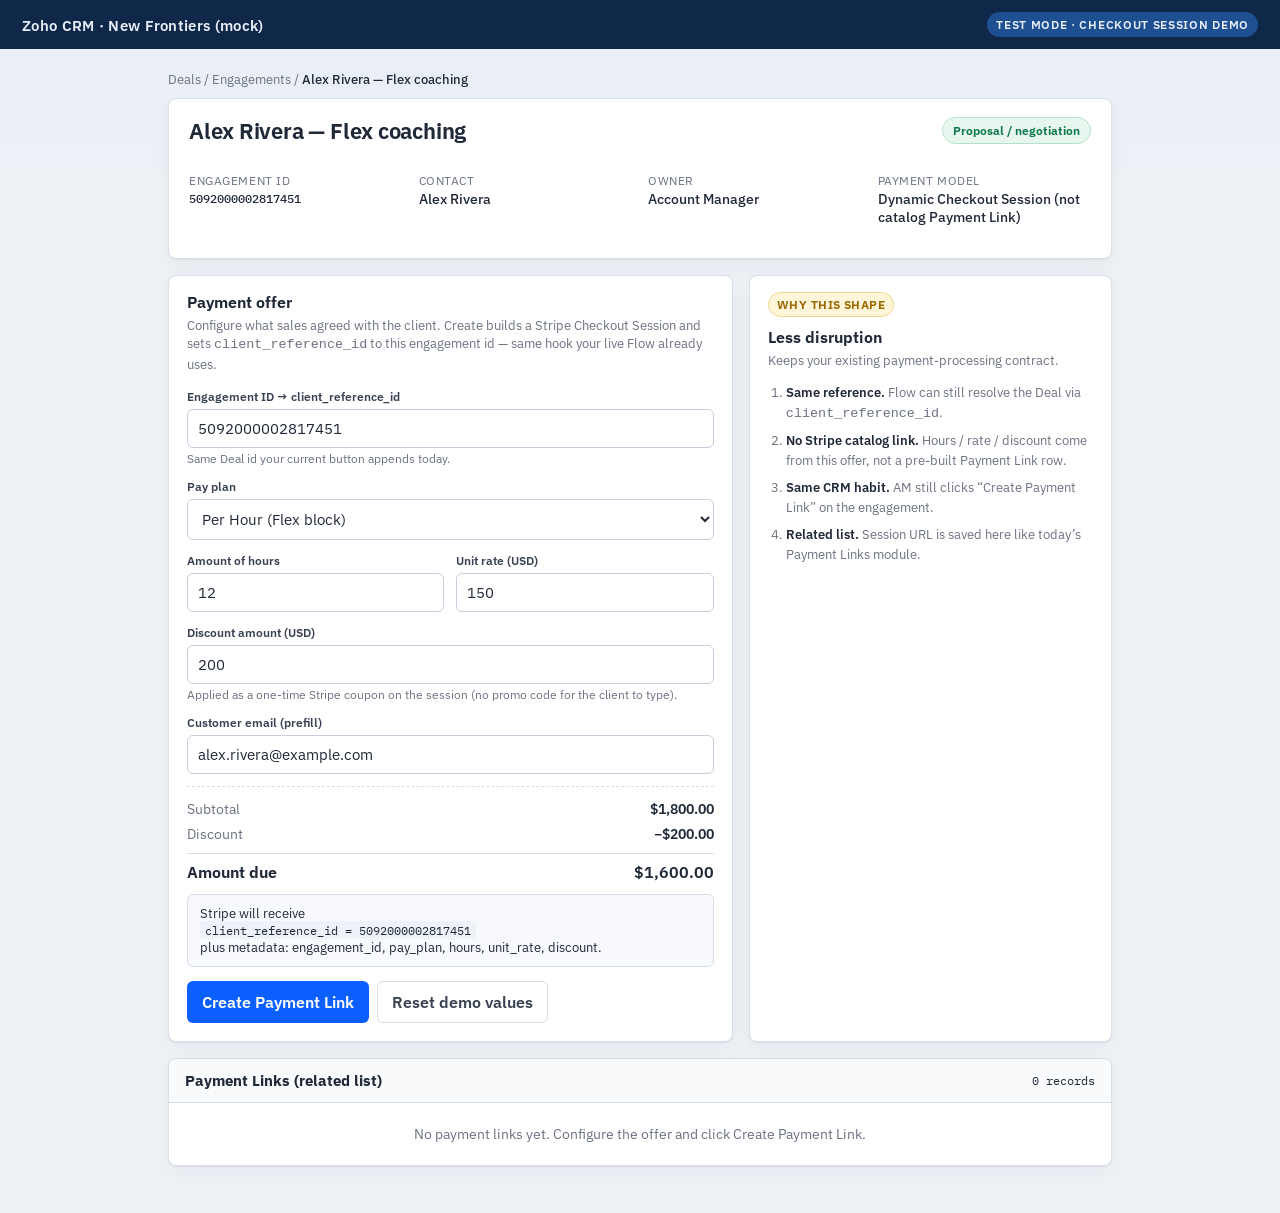
==== crm-checkout-session/index.html @ 8a49f0ac "Add CRM Checkout Session mock and design summary. Documents the path from rigid Payment Links to per" ====
<!DOCTYPE html>
<html lang="en">
<head>
  <meta charset="utf-8">
  <meta name="viewport" content="width=device-width, initial-scale=1">
  <title>CRM mock · Create Checkout Session</title>
  <link rel="preconnect" href="https://fonts.googleapis.com">
  <link rel="preconnect" href="https://fonts.gstatic.com" crossorigin>
  <link href="https://fonts.googleapis.com/css2?family=IBM+Plex+Sans:wght@400;500;600;700&family=IBM+Plex+Mono:wght@400;500&display=swap" rel="stylesheet">
  <style>
    :root {
      --bg: #eef1f6;
      --panel: #ffffff;
      --ink: #1f2937;
      --mute: #6b7280;
      --line: #d8dee8;
      --blue: #0b5fff;
      --blue-deep: #0847c7;
      --blue-soft: #e8f0ff;
      --green: #0f7b4a;
      --green-soft: #e7f6ee;
      --amber: #9a6700;
      --amber-soft: #fff6d9;
      --danger: #b42318;
      --radius: 8px;
      --shadow: 0 1px 2px rgba(16, 24, 40, 0.06), 0 8px 24px rgba(16, 24, 40, 0.04);
    }
    * { box-sizing: border-box; }
    body {
      margin: 0;
      font-family: "IBM Plex Sans", system-ui, sans-serif;
      color: var(--ink);
      background:
        linear-gradient(180deg, #e7edf7 0%, var(--bg) 180px),
        var(--bg);
      min-height: 100vh;
    }
    .topbar {
      display: flex;
      align-items: center;
      justify-content: space-between;
      gap: 16px;
      padding: 12px 22px;
      background: #0f2748;
      color: #e8eef8;
    }
    .topbar .brand {
      font-weight: 600;
      letter-spacing: 0.02em;
      font-size: 0.95rem;
    }
    .topbar .badge {
      font-size: 0.72rem;
      font-weight: 600;
      text-transform: uppercase;
      letter-spacing: 0.06em;
      background: #1d4f91;
      padding: 5px 9px;
      border-radius: 999px;
    }
    .shell {
      max-width: 980px;
      margin: 0 auto;
      padding: 22px 18px 48px;
    }
    .breadcrumb {
      font-size: 0.82rem;
      color: var(--mute);
      margin-bottom: 10px;
    }
    .breadcrumb strong { color: var(--ink); font-weight: 500; }
    .deal-header {
      background: var(--panel);
      border: 1px solid var(--line);
      border-radius: var(--radius);
      box-shadow: var(--shadow);
      padding: 18px 20px;
      display: grid;
      gap: 14px;
      margin-bottom: 16px;
    }
    .deal-title-row {
      display: flex;
      flex-wrap: wrap;
      align-items: flex-start;
      justify-content: space-between;
      gap: 12px;
    }
    .deal-title-row h1 {
      margin: 0;
      font-size: 1.35rem;
      font-weight: 650;
      letter-spacing: -0.01em;
    }
    .stage {
      font-size: 0.75rem;
      font-weight: 650;
      color: var(--green);
      background: var(--green-soft);
      border: 1px solid #b7e0c8;
      padding: 5px 10px;
      border-radius: 999px;
    }
    .meta {
      display: grid;
      grid-template-columns: repeat(auto-fit, minmax(160px, 1fr));
      gap: 10px 16px;
      font-size: 0.86rem;
    }
    .meta dt { color: var(--mute); font-size: 0.72rem; text-transform: uppercase; letter-spacing: 0.05em; margin-bottom: 2px; }
    .meta dd { margin: 0; font-weight: 500; }
    .layout {
      display: grid;
      grid-template-columns: 1.4fr 0.9fr;
      gap: 16px;
    }
    @media (max-width: 860px) {
      .layout { grid-template-columns: 1fr; }
    }
    .panel {
      background: var(--panel);
      border: 1px solid var(--line);
      border-radius: var(--radius);
      box-shadow: var(--shadow);
      padding: 16px 18px 18px;
    }
    .panel h2 {
      margin: 0 0 4px;
      font-size: 0.98rem;
      font-weight: 650;
    }
    .panel .hint {
      margin: 0 0 14px;
      color: var(--mute);
      font-size: 0.84rem;
      line-height: 1.4;
    }
    .field {
      display: grid;
      gap: 5px;
      margin-bottom: 12px;
    }
    .field label {
      font-size: 0.78rem;
      font-weight: 600;
      color: #374151;
    }
    .field .help {
      font-size: 0.74rem;
      color: var(--mute);
      margin-top: -2px;
    }
    input, select {
      width: 100%;
      border: 1px solid #c5cedc;
      border-radius: 6px;
      padding: 9px 10px;
      font: inherit;
      font-size: 0.92rem;
      color: var(--ink);
      background: #fff;
    }
    input:focus, select:focus {
      outline: 2px solid #bfd0ff;
      border-color: var(--blue);
    }
    input[readonly] {
      background: #f5f7fb;
      color: #4b5563;
    }
    .row-2 {
      display: grid;
      grid-template-columns: 1fr 1fr;
      gap: 12px;
    }
    .totals {
      margin-top: 6px;
      border-top: 1px dashed var(--line);
      padding-top: 12px;
      display: grid;
      gap: 6px;
      font-size: 0.9rem;
    }
    .totals .line {
      display: flex;
      justify-content: space-between;
      gap: 12px;
      color: var(--mute);
    }
    .totals .line strong {
      color: var(--ink);
      font-weight: 600;
      font-variant-numeric: tabular-nums;
    }
    .totals .final {
      margin-top: 4px;
      padding-top: 8px;
      border-top: 1px solid var(--line);
      font-size: 1rem;
      color: var(--ink);
      font-weight: 650;
    }
    .ref-box {
      margin-top: 12px;
      background: #f7f9fc;
      border: 1px solid var(--line);
      border-radius: 6px;
      padding: 10px 12px;
      font-size: 0.8rem;
    }
    .ref-box code {
      font-family: "IBM Plex Mono", ui-monospace, monospace;
      font-size: 0.78rem;
      background: #eef2f8;
      padding: 1px 5px;
      border-radius: 4px;
    }
    .actions {
      display: flex;
      flex-wrap: wrap;
      gap: 8px;
      margin-top: 14px;
    }
    button {
      font: inherit;
      font-weight: 600;
      border-radius: 6px;
      border: 1px solid transparent;
      padding: 10px 14px;
      cursor: pointer;
    }
    button.primary {
      background: var(--blue);
      color: #fff;
    }
    button.primary:hover { background: var(--blue-deep); }
    button.primary:disabled {
      opacity: 0.55;
      cursor: wait;
    }
    button.ghost {
      background: #fff;
      border-color: var(--line);
      color: #374151;
    }
    .status {
      margin-top: 12px;
      padding: 10px 12px;
      border-radius: 6px;
      font-size: 0.84rem;
      line-height: 1.4;
      display: none;
    }
    .status.show { display: block; }
    .status.info { background: var(--blue-soft); color: #163a8a; border: 1px solid #c5d7ff; }
    .status.ok { background: var(--green-soft); color: #0f5c38; border: 1px solid #b7e0c8; }
    .status.err { background: #fef3f2; color: var(--danger); border: 1px solid #fecdca; }
    .status a { color: inherit; font-weight: 650; word-break: break-all; }
    .side .chip {
      display: inline-block;
      font-size: 0.72rem;
      font-weight: 650;
      letter-spacing: 0.04em;
      text-transform: uppercase;
      color: var(--amber);
      background: var(--amber-soft);
      border: 1px solid #f0d78c;
      padding: 4px 8px;
      border-radius: 999px;
      margin-bottom: 10px;
    }
    .side ol {
      margin: 0;
      padding-left: 18px;
      color: var(--mute);
      font-size: 0.84rem;
      line-height: 1.45;
    }
    .side li { margin-bottom: 8px; }
    .side li strong { color: var(--ink); font-weight: 600; }
    .related {
      margin-top: 16px;
      background: var(--panel);
      border: 1px solid var(--line);
      border-radius: var(--radius);
      box-shadow: var(--shadow);
      overflow: hidden;
    }
    .related header {
      display: flex;
      align-items: center;
      justify-content: space-between;
      padding: 12px 16px;
      border-bottom: 1px solid var(--line);
      background: #f8fafc;
    }
    .related header h2 {
      margin: 0;
      font-size: 0.92rem;
    }
    table {
      width: 100%;
      border-collapse: collapse;
      font-size: 0.84rem;
    }
    th, td {
      text-align: left;
      padding: 10px 14px;
      border-bottom: 1px solid #edf0f5;
      vertical-align: top;
    }
    th {
      color: var(--mute);
      font-size: 0.72rem;
      text-transform: uppercase;
      letter-spacing: 0.05em;
      font-weight: 650;
      background: #fcfdff;
    }
    td a { color: var(--blue); font-weight: 500; word-break: break-all; }
    .empty {
      padding: 22px 16px;
      color: var(--mute);
      font-size: 0.88rem;
      text-align: center;
    }
    .mono { font-family: "IBM Plex Mono", ui-monospace, monospace; font-size: 0.78rem; }
  </style>
</head>
<body>
  <div class="topbar">
    <div class="brand">Zoho CRM · New Frontiers (mock)</div>
    <div class="badge">Test mode · Checkout Session demo</div>
  </div>

  <div class="shell">
    <div class="breadcrumb">Deals / Engagements / <strong id="crumbName">Alex Rivera — Flex coaching</strong></div>

    <section class="deal-header">
      <div class="deal-title-row">
        <h1 id="dealName">Alex Rivera — Flex coaching</h1>
        <span class="stage">Proposal / negotiation</span>
      </div>
      <dl class="meta">
        <div>
          <dt>Engagement ID</dt>
          <dd class="mono" id="engagementDisplay">5092000002817451</dd>
        </div>
        <div>
          <dt>Contact</dt>
          <dd>Alex Rivera</dd>
        </div>
        <div>
          <dt>Owner</dt>
          <dd>Account Manager</dd>
        </div>
        <div>
          <dt>Payment model</dt>
          <dd>Dynamic Checkout Session (not catalog Payment Link)</dd>
        </div>
      </dl>
    </section>

    <div class="layout">
      <section class="panel">
        <h2>Payment offer</h2>
        <p class="hint">Configure what sales agreed with the client. Create builds a Stripe Checkout Session and sets <code>client_reference_id</code> to this engagement id — same hook your live Flow already uses.</p>

        <div class="field">
          <label for="engagementId">Engagement ID → client_reference_id</label>
          <input id="engagementId" value="5092000002817451" autocomplete="off">
          <div class="help">Same Deal id your current button appends today.</div>
        </div>

        <div class="field">
          <label for="payPlan">Pay plan</label>
          <select id="payPlan">
            <option value="Per Hour" data-rate="150" selected>Per Hour (Flex block)</option>
            <option value="Weekly Subscription" data-rate="160">Weekly Subscription</option>
            <option value="Monthly Subscription" data-rate="145">Monthly Subscription</option>
          </select>
        </div>

        <div class="row-2">
          <div class="field">
            <label for="hours">Amount of hours</label>
            <input id="hours" type="number" min="0.25" step="0.25" value="12">
          </div>
          <div class="field">
            <label for="unitRate">Unit rate (USD)</label>
            <input id="unitRate" type="number" min="1" step="1" value="150">
          </div>
        </div>

        <div class="field">
          <label for="discount">Discount amount (USD)</label>
          <input id="discount" type="number" min="0" step="1" value="200">
          <div class="help">Applied as a one-time Stripe coupon on the session (no promo code for the client to type).</div>
        </div>

        <div class="field">
          <label for="customerEmail">Customer email (prefill)</label>
          <input id="customerEmail" type="email" value="alex.rivera@example.com">
        </div>

        <div class="totals">
          <div class="line"><span>Subtotal</span><strong id="subtotal">$1,800.00</strong></div>
          <div class="line"><span>Discount</span><strong id="discountShown">−$200.00</strong></div>
          <div class="line final"><span>Amount due</span><strong id="total">$1,600.00</strong></div>
        </div>

        <div class="ref-box">
          Stripe will receive<br>
          <code>client_reference_id = <span id="refPreview">5092000002817451</span></code><br>
          plus metadata: engagement_id, pay_plan, hours, unit_rate, discount.
        </div>

        <div class="actions">
          <button class="primary" id="createBtn" type="button">Create Payment Link</button>
          <button class="ghost" id="resetBtn" type="button">Reset demo values</button>
        </div>
        <div class="status" id="status"></div>
      </section>

      <aside class="panel side">
        <div class="chip">Why this shape</div>
        <h2>Less disruption</h2>
        <p class="hint">Keeps your existing payment-processing contract.</p>
        <ol>
          <li><strong>Same reference.</strong> Flow can still resolve the Deal via <code>client_reference_id</code>.</li>
          <li><strong>No Stripe catalog link.</strong> Hours / rate / discount come from this offer, not a pre-built Payment Link row.</li>
          <li><strong>Same CRM habit.</strong> AM still clicks “Create Payment Link” on the engagement.</li>
          <li><strong>Related list.</strong> Session URL is saved here like today’s Payment Links module.</li>
        </ol>
      </aside>
    </div>

    <section class="related">
      <header>
        <h2>Payment Links (related list)</h2>
        <span class="mono" id="linkCount">0 records</span>
      </header>
      <div id="linksEmpty" class="empty">No payment links yet. Configure the offer and click Create Payment Link.</div>
      <div id="linksTableWrap" hidden>
        <table>
          <thead>
            <tr>
              <th>Created</th>
              <th>Offer</th>
              <th>Amount</th>
              <th>client_reference_id</th>
              <th>Checkout URL</th>
            </tr>
          </thead>
          <tbody id="linksBody"></tbody>
        </table>
      </div>
    </section>
  </div>

  <script>
    const $ = (id) => document.getElementById(id);
    const money = (n) => n.toLocaleString("en-US", { style: "currency", currency: "USD" });

    const state = { links: [] };

    function parseNum(el) {
      const n = Number(el.value);
      return Number.isFinite(n) ? n : 0;
    }

    function recalc() {
      const hours = parseNum($("hours"));
      const rate = parseNum($("unitRate"));
      let discount = parseNum($("discount"));
      const subtotal = Math.round(hours * rate * 100) / 100;
      if (discount > subtotal) discount = subtotal;
      const total = Math.round((subtotal - discount) * 100) / 100;
      $("subtotal").textContent = money(subtotal);
      $("discountShown").textContent = "−" + money(discount);
      $("total").textContent = money(total);
      $("refPreview").textContent = $("engagementId").value.trim() || "—";
      $("engagementDisplay").textContent = $("engagementId").value.trim() || "—";
      return { hours, rate, discount, subtotal, total };
    }

    $("payPlan").addEventListener("change", () => {
      const opt = $("payPlan").selectedOptions[0];
      if (opt && opt.dataset.rate) $("unitRate").value = opt.dataset.rate;
      recalc();
    });
    ["engagementId", "hours", "unitRate", "discount"].forEach((id) => {
      $(id).addEventListener("input", recalc);
    });

    $("resetBtn").addEventListener("click", () => {
      $("engagementId").value = "5092000002817451";
      $("payPlan").value = "Per Hour";
      $("hours").value = "12";
      $("unitRate").value = "150";
      $("discount").value = "200";
      $("customerEmail").value = "alex.rivera@example.com";
      setStatus("", "");
      recalc();
    });

    function setStatus(kind, html) {
      const el = $("status");
      el.className = "status" + (kind ? " show " + kind : "");
      el.innerHTML = html || "";
    }

    function renderLinks() {
      $("linkCount").textContent = state.links.length + (state.links.length === 1 ? " record" : " records");
      if (!state.links.length) {
        $("linksEmpty").hidden = false;
        $("linksTableWrap").hidden = true;
        return;
      }
      $("linksEmpty").hidden = true;
      $("linksTableWrap").hidden = false;
      $("linksBody").innerHTML = state.links.map((row) => `
        <tr>
          <td>${row.created}</td>
          <td>${row.offer}<div class="help" style="color:var(--mute);font-size:0.74rem;margin-top:2px">${row.sessionId}</div></td>
          <td>${row.amount}</td>
          <td class="mono">${row.clientReferenceId}</td>
          <td><a href="${row.url}" target="_blank" rel="noopener">Open checkout</a></td>
        </tr>
      `).join("");
    }

    async function pollJob(jobId) {
      const started = Date.now();
      while (Date.now() - started < 90000) {
        const res = await fetch("/api/status/" + encodeURIComponent(jobId));
        const data = await res.json();
        if (data.status === "done") return data;
        if (data.status === "failed") throw new Error(data.error || "Stripe create failed");
        await new Promise((r) => setTimeout(r, 900));
      }
      throw new Error("Timed out waiting for Checkout Session. Ask the agent to process the queue.");
    }

    $("createBtn").addEventListener("click", async () => {
      const calc = recalc();
      const engagementId = $("engagementId").value.trim();
      if (!engagementId) {
        setStatus("err", "Engagement ID is required — it becomes client_reference_id.");
        return;
      }
      if (calc.hours <= 0 || calc.rate <= 0) {
        setStatus("err", "Hours and unit rate must be greater than zero.");
        return;
      }
      if (calc.total <= 0) {
        setStatus("err", "Amount due must be greater than zero.");
        return;
      }

      const btn = $("createBtn");
      btn.disabled = true;
      setStatus("info", "Creating Checkout Session in Stripe test mode…");

      try {
        const payload = {
          engagement_id: engagementId,
          pay_plan: $("payPlan").value,
          hours: calc.hours,
          unit_rate: calc.rate,
          discount: calc.discount,
          customer_email: $("customerEmail").value.trim(),
          product_name: "Executive Function Coaching — " + $("payPlan").value
        };
        const createRes = await fetch("/api/create-checkout", {
          method: "POST",
          headers: { "Content-Type": "application/json" },
          body: JSON.stringify(payload)
        });
        const created = await createRes.json();
        if (!createRes.ok) throw new Error(created.error || "Request failed");

        const done = await pollJob(created.job_id);
        const row = {
          created: new Date().toLocaleString(),
          offer: calc.hours + "h · " + $("payPlan").value + (calc.discount ? " · $" + calc.discount + " off" : ""),
          amount: money(calc.total),
          clientReferenceId: engagementId,
          url: done.url,
          sessionId: done.session_id
        };
        state.links.unshift(row);
        renderLinks();
        setStatus(
          "ok",
          "Checkout Session created.<br><a href=\"" + done.url + "\" target=\"_blank\" rel=\"noopener\">Open checkout</a><br><span class=\"mono\">" + done.session_id + "</span> · client_reference_id = <span class=\"mono\">" + engagementId + "</span>"
        );
      } catch (err) {
        setStatus("err", err.message || String(err));
      } finally {
        btn.disabled = false;
      }
    });

    recalc();
    renderLinks();
    fetch("/api/health").then(r => r.json()).then(h => {
      const badge = document.querySelector(".topbar .badge");
      if (badge && h.mode) badge.textContent = h.mode === "direct"
        ? "Test mode · direct Stripe"
        : "Test mode · set local STRIPE_SECRET_KEY to create sessions";
    }).catch(() => {});
  </script>
</body>
</html>
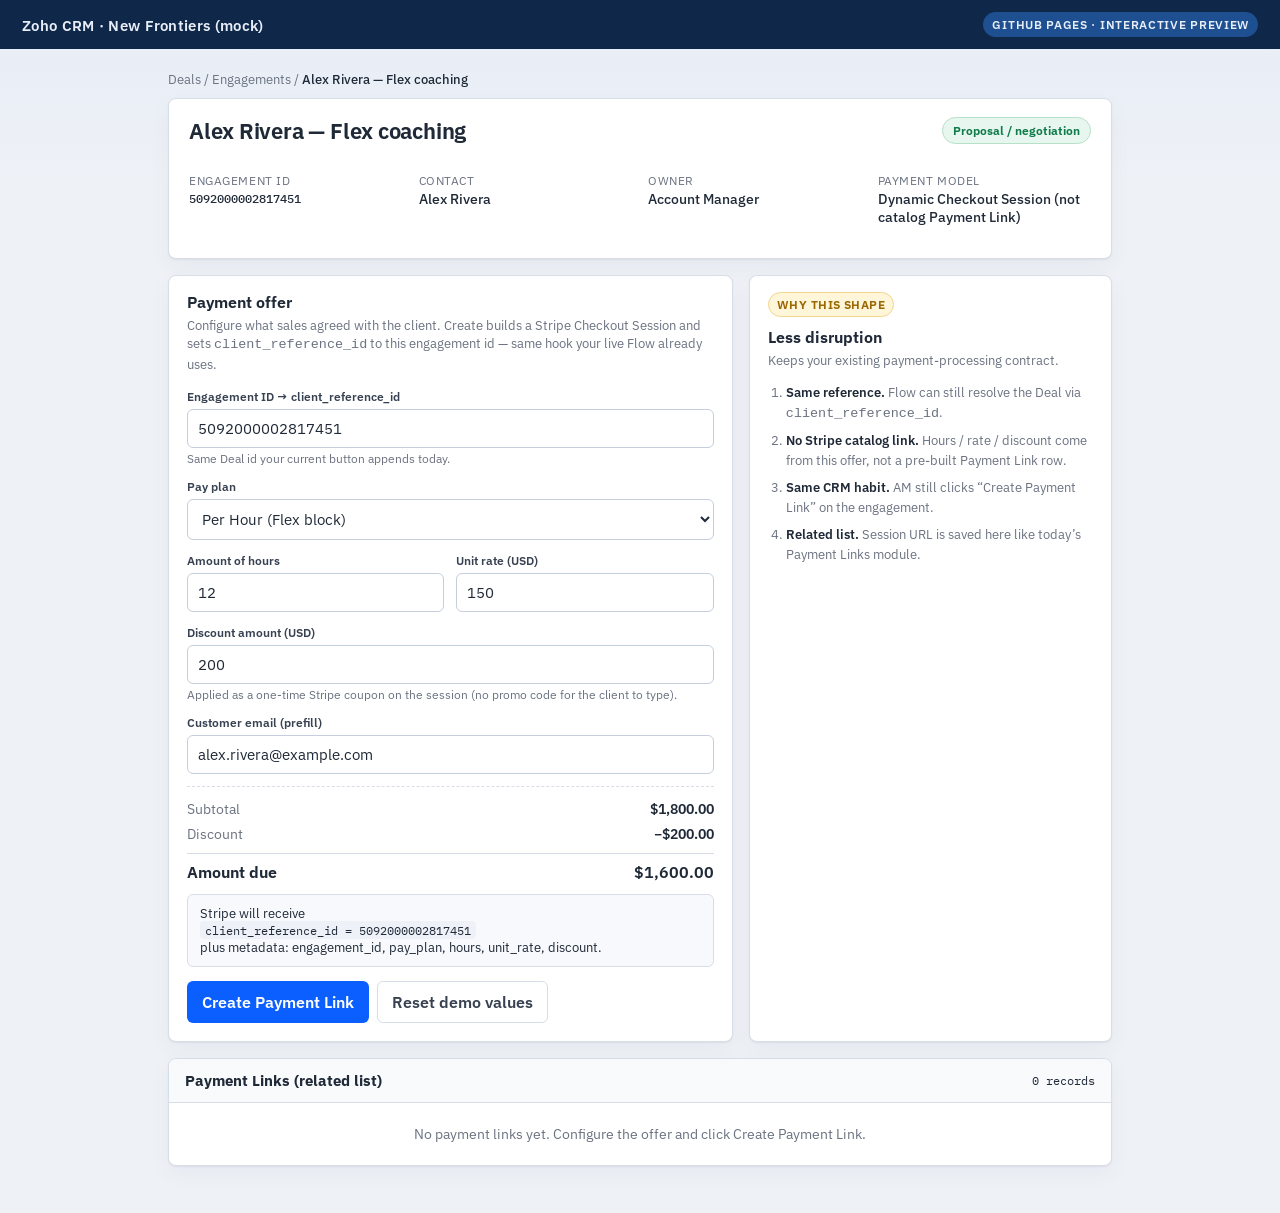
==== commit 123f36d8: "Publish CRM checkout mock on GitHub Pages. Serve the interactive preview at /crm-checkout-session/ (" ====
--- a/crm-checkout-session/index.html
+++ b/crm-checkout-session/index.html
@@ -530,6 +530,8 @@
       `).join("");
     }
 
+    let apiMode = "pages"; // pages | direct | agent_bridge
+
     async function pollJob(jobId) {
       const started = Date.now();
       while (Date.now() - started < 90000) {
@@ -539,7 +541,28 @@
         if (data.status === "failed") throw new Error(data.error || "Stripe create failed");
         await new Promise((r) => setTimeout(r, 900));
       }
-      throw new Error("Timed out waiting for Checkout Session. Ask the agent to process the queue.");
+      throw new Error("Timed out waiting for Checkout Session.");
+    }
+
+    function simulateCreate(calc, engagementId) {
+      const sessionId = "cs_test_demo_" + Math.random().toString(36).slice(2, 10);
+      const row = {
+        created: new Date().toLocaleString(),
+        offer: calc.hours + "h · " + $("payPlan").value + (calc.discount ? " · $" + calc.discount + " off" : ""),
+        amount: money(calc.total),
+        clientReferenceId: engagementId,
+        url: "#demo-checkout",
+        sessionId: sessionId + " (preview)"
+      };
+      state.links.unshift(row);
+      renderLinks();
+      setStatus(
+        "ok",
+        "Preview only (GitHub Pages has no Stripe server).<br>" +
+        "Would create a Checkout Session for <strong>" + money(calc.total) + "</strong> with " +
+        "<code>client_reference_id = " + engagementId + "</code>.<br>" +
+        "Related list updated below so you can see the CRM shape. Live Stripe create needs the local <code>server.py</code>."
+      );
     }
 
     $("createBtn").addEventListener("click", async () => {
@@ -560,8 +583,14 @@
 
       const btn = $("createBtn");
       btn.disabled = true;
+
+      if (apiMode === "pages") {
+        simulateCreate(calc, engagementId);
+        btn.disabled = false;
+        return;
+      }
+
       setStatus("info", "Creating Checkout Session in Stripe test mode…");
-
       try {
         const payload = {
           engagement_id: engagementId,
@@ -602,14 +631,25 @@
       }
     });
 
+    function setBadge(text) {
+      const badge = document.querySelector(".topbar .badge");
+      if (badge) badge.textContent = text;
+    }
+
     recalc();
     renderLinks();
-    fetch("/api/health").then(r => r.json()).then(h => {
-      const badge = document.querySelector(".topbar .badge");
-      if (badge && h.mode) badge.textContent = h.mode === "direct"
-        ? "Test mode · direct Stripe"
-        : "Test mode · set local STRIPE_SECRET_KEY to create sessions";
-    }).catch(() => {});
+    fetch("/api/health")
+      .then((r) => (r.ok ? r.json() : Promise.reject()))
+      .then((h) => {
+        apiMode = h.mode === "direct" ? "direct" : "agent_bridge";
+        setBadge(apiMode === "direct"
+          ? "Local · live Stripe test create"
+          : "Local · set STRIPE_SECRET_KEY for live create");
+      })
+      .catch(() => {
+        apiMode = "pages";
+        setBadge("GitHub Pages · interactive preview");
+      });
   </script>
 </body>
 </html>
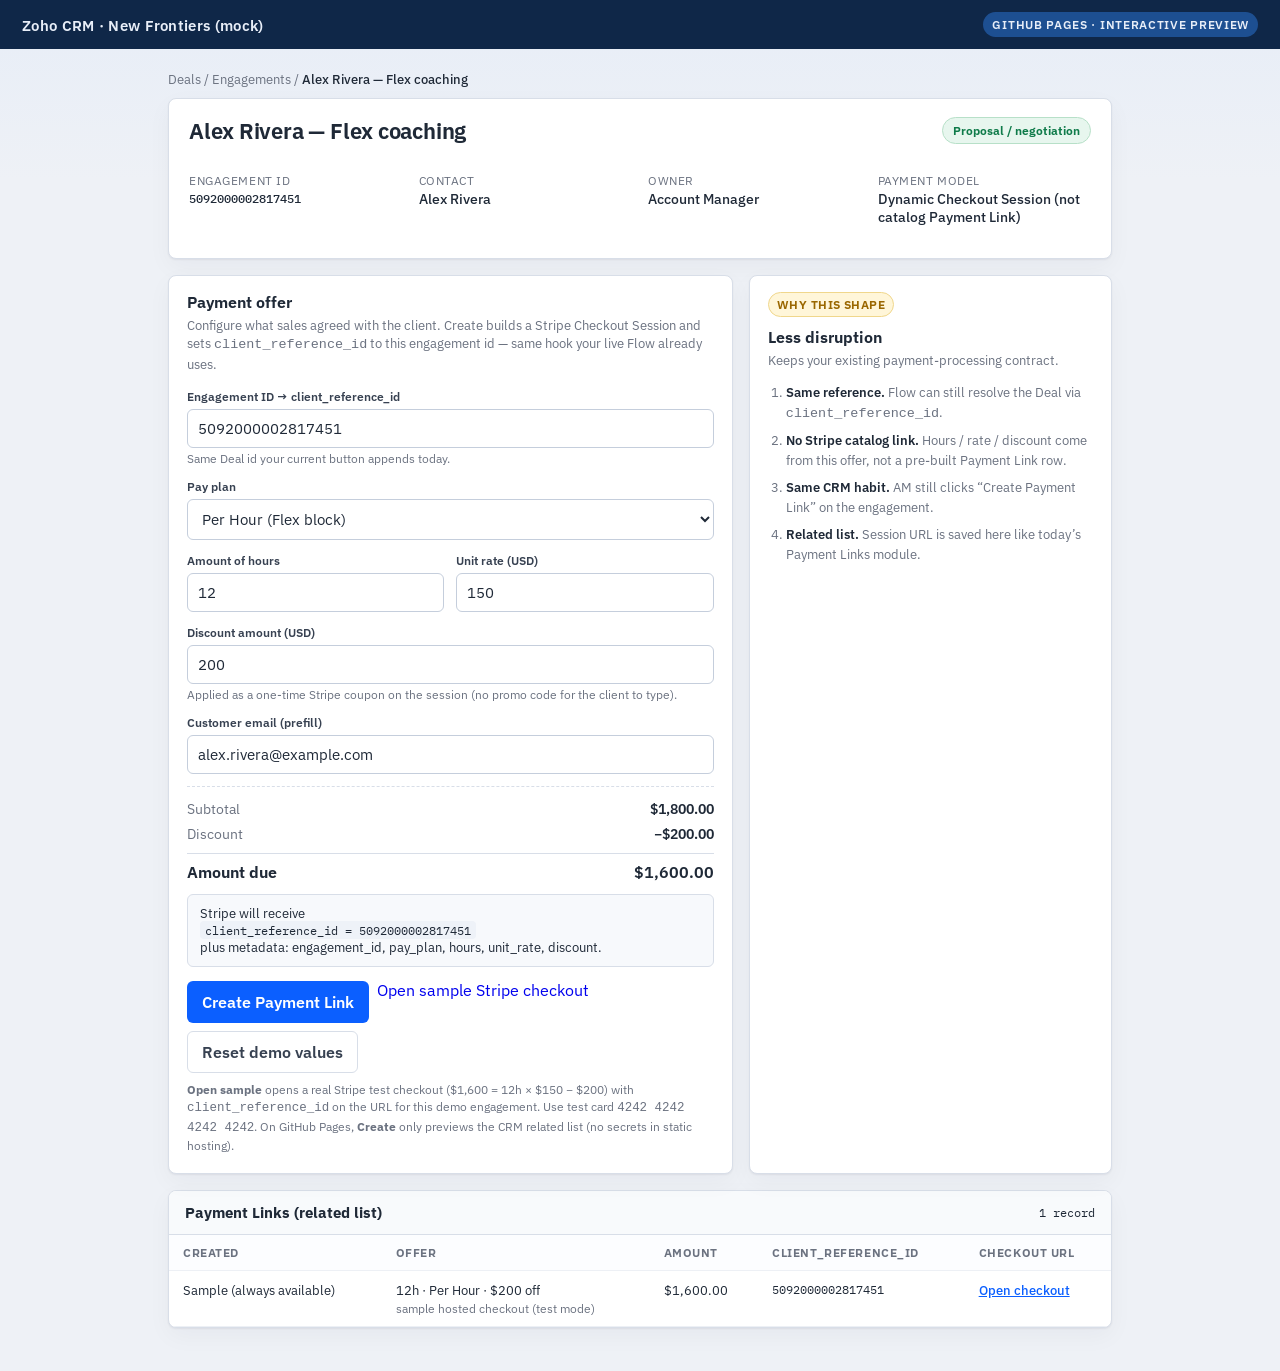
==== commit 1c850010: "Add durable sample Stripe checkout to Pages CRM mock. So reviewers can open a real test-mode hosted " ====
--- a/crm-checkout-session/index.html
+++ b/crm-checkout-session/index.html
@@ -328,9 +328,9 @@
   </style>
 </head>
 <body>
-  <div class="topbar">
+    <div class="topbar">
     <div class="brand">Zoho CRM · New Frontiers (mock)</div>
-    <div class="badge">Test mode · Checkout Session demo</div>
+    <div class="badge">GitHub Pages · interactive preview</div>
   </div>
 
   <div class="shell">
@@ -417,8 +417,13 @@
 
         <div class="actions">
           <button class="primary" id="createBtn" type="button">Create Payment Link</button>
+          <a class="primary" id="sampleCheckoutBtn" href="https://buy.stripe.com/test_00weVd3yd5Ti7d3eQ88IU01?client_reference_id=5092000002817451" target="_blank" rel="noopener" style="display:inline-block;text-decoration:none;line-height:1.2">Open sample Stripe checkout</a>
           <button class="ghost" id="resetBtn" type="button">Reset demo values</button>
         </div>
+        <p class="help" style="margin:8px 0 0;color:var(--mute);font-size:0.78rem;line-height:1.4">
+          <strong>Open sample</strong> opens a real Stripe test checkout ($1,600 = 12h × $150 − $200) with <code>client_reference_id</code> on the URL for this demo engagement. Use test card <code>4242 4242 4242 4242</code>.
+          On GitHub Pages, <strong>Create</strong> only previews the CRM related list (no secrets in static hosting).
+        </p>
         <div class="status" id="status"></div>
       </section>
 
@@ -462,7 +467,17 @@
     const $ = (id) => document.getElementById(id);
     const money = (n) => n.toLocaleString("en-US", { style: "currency", currency: "USD" });
 
-    const state = { links: [] };
+    const SAMPLE_CHECKOUT_URL = "https://buy.stripe.com/test_00weVd3yd5Ti7d3eQ88IU01?client_reference_id=5092000002817451";
+    const state = {
+      links: [{
+        created: "Sample (always available)",
+        offer: "12h · Per Hour · $200 off",
+        amount: "$1,600.00",
+        clientReferenceId: "5092000002817451",
+        url: SAMPLE_CHECKOUT_URL,
+        sessionId: "sample hosted checkout (test mode)"
+      }]
+    };
 
     function parseNum(el) {
       const n = Number(el.value);
@@ -558,10 +573,9 @@
       renderLinks();
       setStatus(
         "ok",
-        "Preview only (GitHub Pages has no Stripe server).<br>" +
-        "Would create a Checkout Session for <strong>" + money(calc.total) + "</strong> with " +
+        "CRM preview updated for <strong>" + money(calc.total) + "</strong> · " +
         "<code>client_reference_id = " + engagementId + "</code>.<br>" +
-        "Related list updated below so you can see the CRM shape. Live Stripe create needs the local <code>server.py</code>."
+        "To see the real Stripe page, use <a href=\"" + SAMPLE_CHECKOUT_URL + "\" target=\"_blank\" rel=\"noopener\">Open sample Stripe checkout</a>."
       );
     }
 
